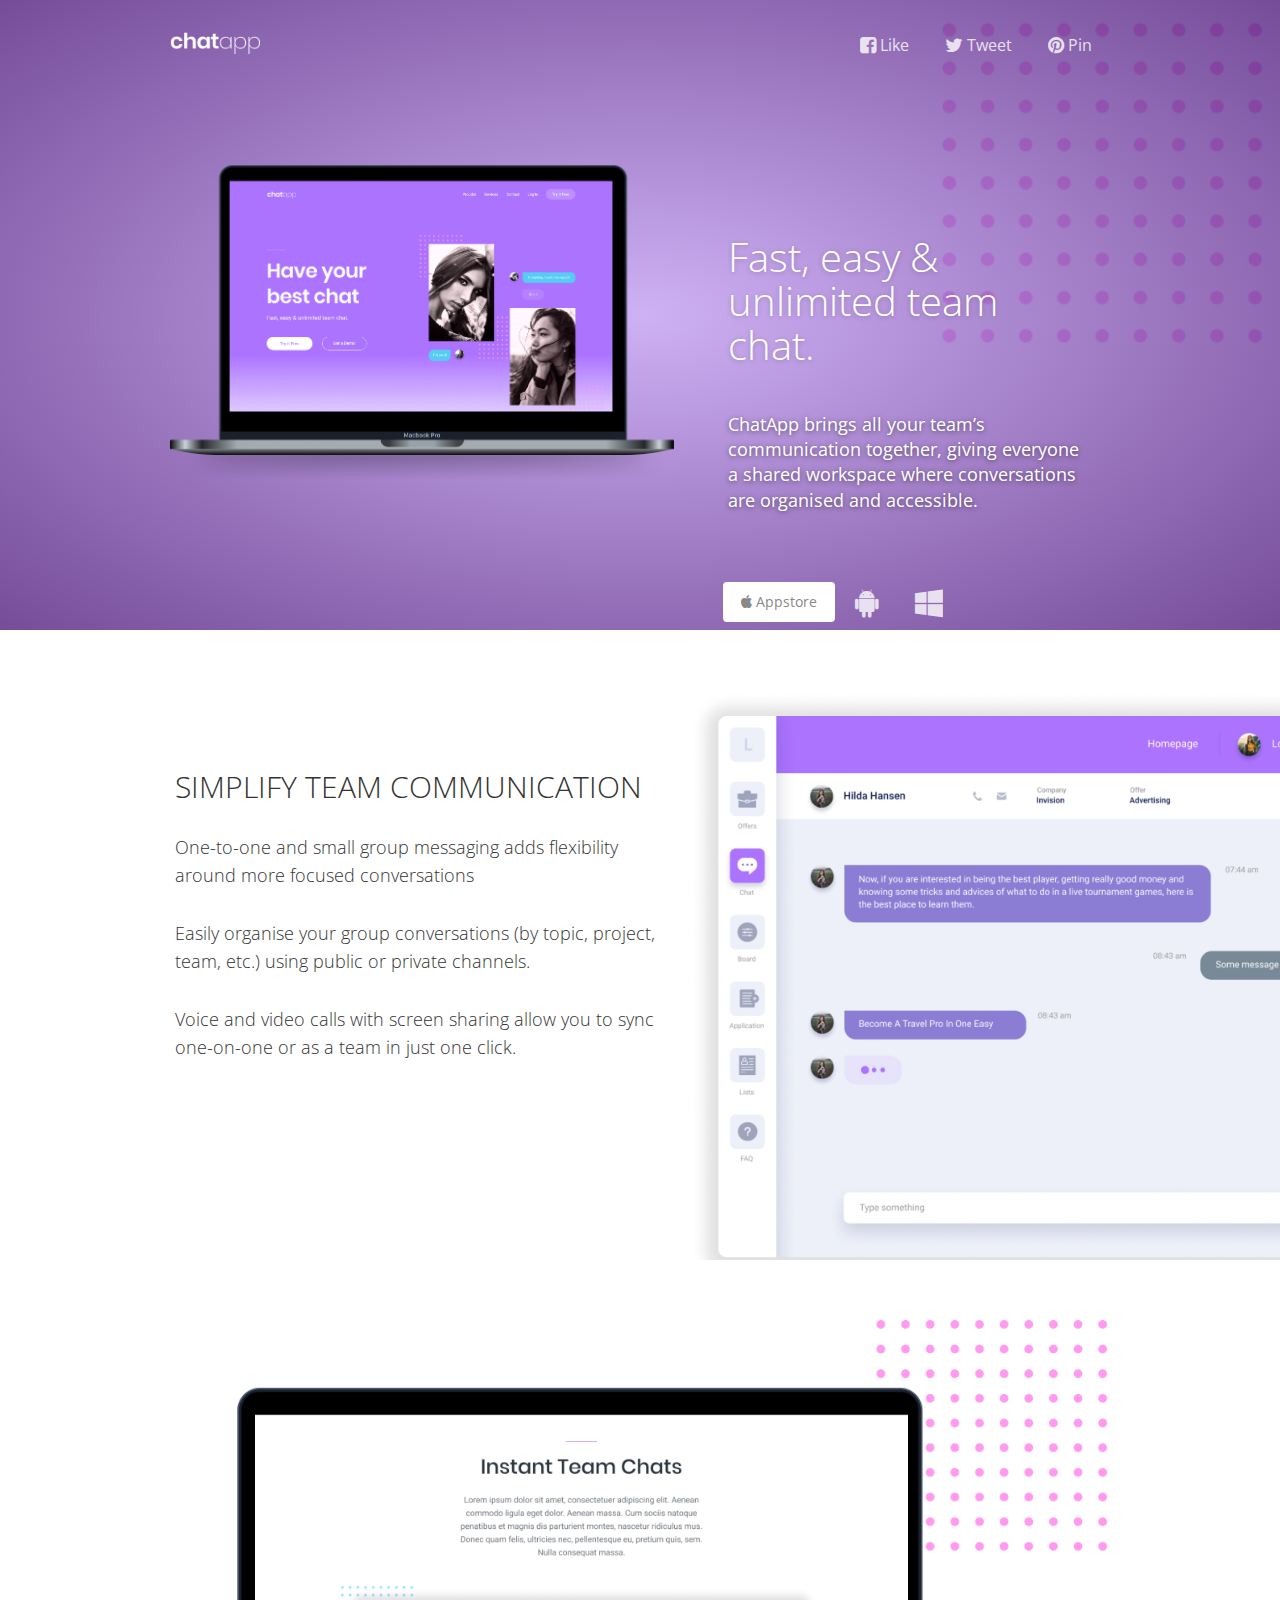
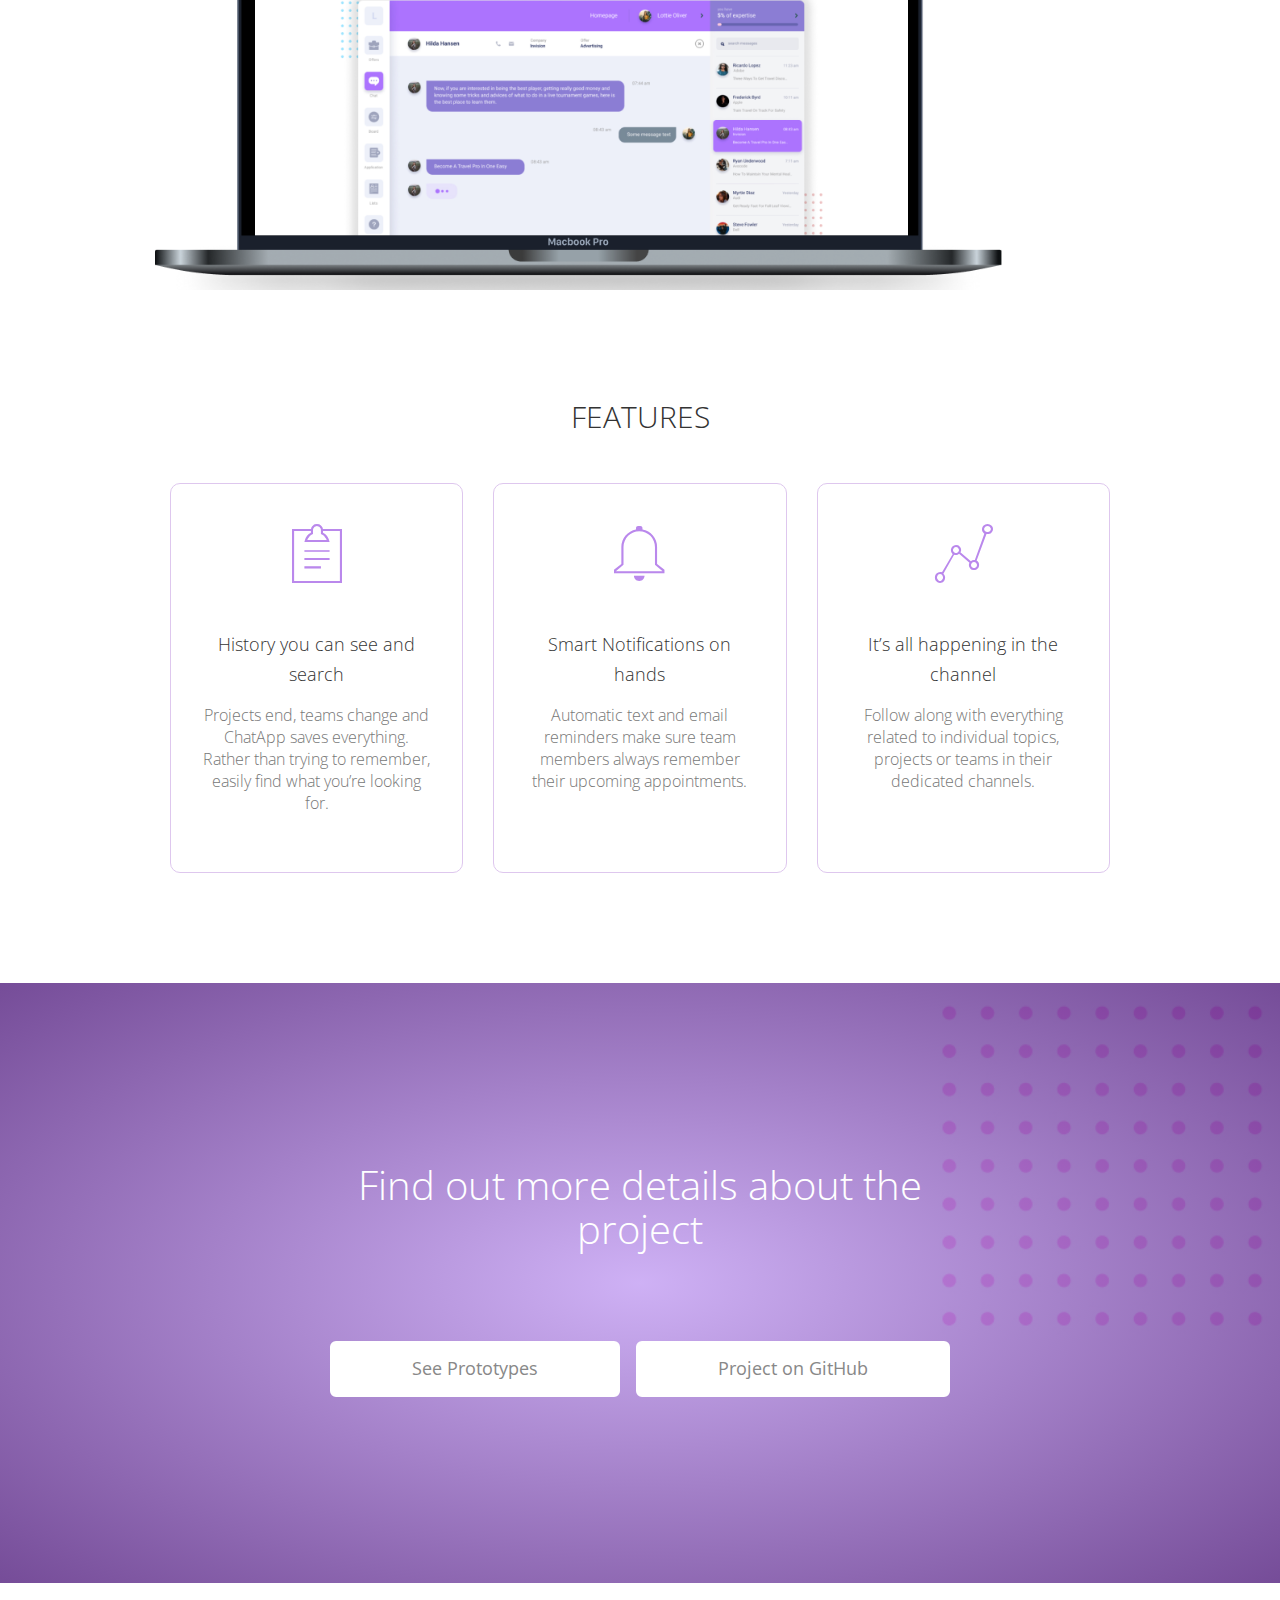
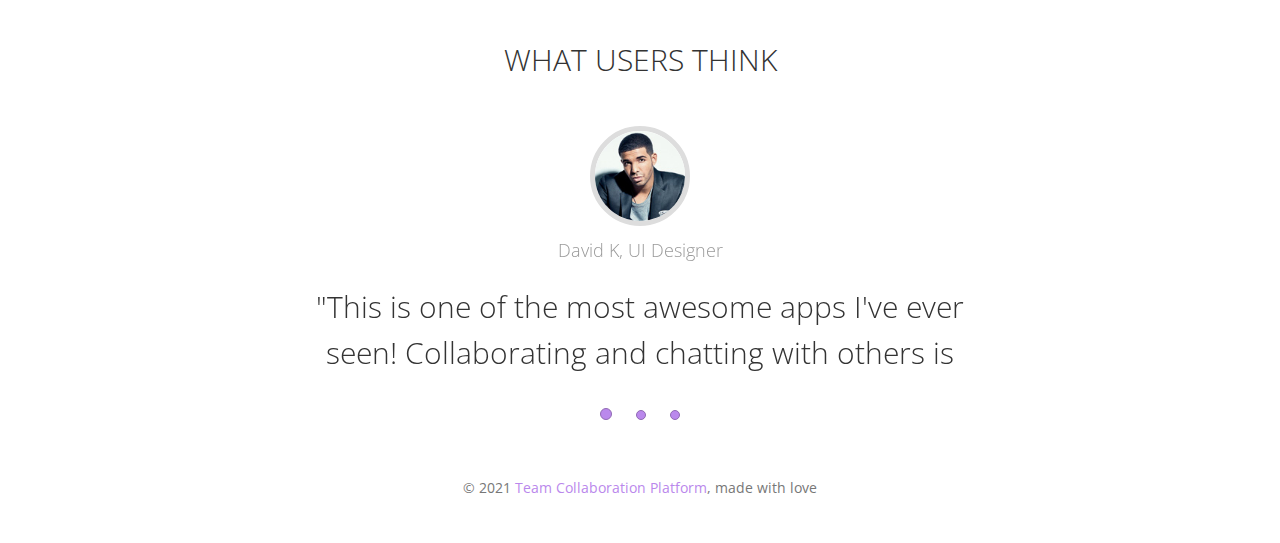
==== index.html @ e006af83 "Initial commit" ====
<!doctype html>
<html lang="en">
    <head>
        <meta charset="utf-8" />
        <link rel="icon" type="image/png" href="assets/img/favicon.png">
        <meta http-equiv="X-UA-Compatible" content="IE=edge,chrome=1" />
        <title>ChatApp</title>
        <meta content='width=device-width, initial-scale=1.0, maximum-scale=1.0, user-scalable=0' name='viewport' />
        <meta name="viewport" content="width=device-width" />

        <link href="assets/css/bootstrap.css" rel="stylesheet" />
        <link href="assets/css/landing-page.css" rel="stylesheet"/>

        <!--     Fonts and icons     -->
        <link href="https://maxcdn.bootstrapcdn.com/font-awesome/4.6.3/css/font-awesome.min.css" rel="stylesheet">
        <link href='http://fonts.googleapis.com/css?family=Open+Sans:300italic,400,300' rel='stylesheet' type='text/css'>
        <link href="assets/css/pe-icon-7-stroke.css" rel="stylesheet" />

    </head>
    <body class="landing-page landing-page1">
        <nav class="navbar navbar-transparent navbar-top" role="navigation">
            <div class="container">
                <!-- Brand and toggle get grouped for better mobile display -->
                <div class="navbar-header">
                    <button id="menu-toggle" type="button" class="navbar-toggle" data-toggle="collapse" data-target="#example">
                    <span class="sr-only">Toggle navigation</span>
                    <span class="icon-bar bar1"></span>
                    <span class="icon-bar bar2"></span>
                    <span class="icon-bar bar3"></span>
                    </button>
                    <a href="#">
                        <div class="logo-container">
                            <div class="logo">
                                <img src="assets/img/logo_chatapp.png" alt="Logo">
                            </div>

                        </div>
                    </a>
                </div>
                <!-- Collect the nav links, forms, and other content for toggling -->
                <div class="collapse navbar-collapse" id="example" >
                    <ul class="nav navbar-nav navbar-right">
                        <li>
                            <a href="#">
                            <i class="fa fa-facebook-square"></i>
                            Like
                            </a>
                        </li>
                        <li>
                            <a href="#">
                            <i class="fa fa-twitter"></i>
                            Tweet
                            </a>
                        </li>
                        <li>
                            <a href="#">
                            <i class="fa fa-pinterest"></i>
                            Pin
                            </a>
                        </li>
                    </ul>
                </div>
                <!-- /.navbar-collapse -->
            </div>
        </nav>
        <div class="wrapper">
            <div class="parallax filter-gradient blue" data-color="blue">
                <div class="parallax-background">
                    <img class="parallax-background-image" src="assets/img/template/bg.jpg">
                </div>
                <div class= "container">
                    <div class="row">
                        <div class="col-md-6 hidden-xs">
                            <div class="parallax-image">
                                <img class="phone" src="assets/img/template/chat_mac.png" style="margin-top: 20px"/>
                            </div>
                        </div>
                        <div class="col-md-5 ml">
                            <div class="description">
                                <h2>Fast, easy & unlimited team chat.</h2>
                                <br>
                                <h5>ChatApp brings all your team’s communication together, giving everyone a shared workspace where conversations are organised and accessible. 
                                </h5>
                            </div>
                            <div class="buttons">
                                <button class="btn btn-fill btn-neutral">
                                <i class="fa fa-apple"></i> Appstore
                                </button>
                                <button class="btn btn-simple btn-neutral">
                                <i class="fa fa-android"></i>
                                </button>
                                <button class="btn btn-simple btn-neutral">
                                <i class="fa fa-windows"></i>
                                </button>
                            </div>
                        </div>
                    </div>
                </div>
            </div>
            
            <div class="section section-presentation">
                <div class="container">
                    <div class="row">
                        <div class="col-md-6">
                            <div class="description">
                                <h4 class="header-text">Simplify team communication
                                </h4>
                                <p>One-to-one and small group messaging adds flexibility around more focused conversations</p>
                                <p>Easily organise your group conversations (by topic, project, team, etc.) using public or private channels.
                                <p>
                                <p>Voice and video calls with screen sharing allow you to sync one-on-one or as a team in just one click.</p>
                            </div>
                        </div>
                        <div class="col-md-5 hidden-xs">
                            <img src="assets/img/template/chatapp.png">
                        </div>
                    </div>
                </div>
            </div>

            <div class="section section-presentation">
                <div class="container">
                    <div class="row">
                        <div class="col-md-5 hidden-xs">
                            <img src="assets/img/template/chat2.png">
                        </div>
                    </div>
                </div>
            </div>
            
            <div class="section section-features">
                <div class="container">
                    <h4 class="header-text text-center">Features</h4>
                    <div class="row">
                        <div class="col-md-4">
                            <div class="card card-blue">
                                <div class="icon">
                                    <i class="pe-7s-note2"></i>
                                </div>
                                <div class="text">
                                    <h4>History you can see and search</h4>
                                    <p>Projects end, teams change and ChatApp saves everything. Rather than trying to remember, easily find what you’re looking for.</p>
                                </div>
                            </div>
                        </div>
                        <div class="col-md-4">
                            <div class="card card-blue">
                                <div class="icon">
                                    <i class="pe-7s-bell"></i>
                                </div>
                                <h4>Smart Notifications on hands</h4>
                                <p>Automatic text and email reminders make sure team members always remember their upcoming appointments.</p>
                            </div>
                        </div>
                        <div class="col-md-4">
                            <div class="card card-blue">
                                <div class="icon">
                                    <i class="pe-7s-graph1"></i>
                                </div>
                                <h4>It’s all happening in the channel</h4>
                                <p>Follow along with everything related to individual topics, projects or teams in their dedicated channels.</p>
                            </div>
                        </div>
                    </div>
                </div>
            </div>

            <div class="section section-no-padding">
                <div class="parallax filter-gradient blue" data-color="blue">
                    <div class="parallax-background">
                        <img class ="parallax-background-image" src="assets/img/template/bg.jpg">
                    </div>
                    <div class="info">
                        <h1>Find out more details about the project</h1>
                        <a href="prototypes.html" class="btn btn-neutral btn-lg btn-fill">See Prototypes</a>
                        <a href="prototypes.html" class="btn btn-neutral btn-lg btn-fill ml">Project on GitHub</a>
                    </div>
                </div>
            </div>

          

            <div class="section section-testimonial">
                <div class="container">
                    <h4 class="header-text text-center">What users think</h4>
                    <div id="carousel-example-generic" class="carousel fade" data-ride="carousel">
                        <!-- Wrapper for slides -->
                        <div class="carousel-inner" role="listbox">
                            <div class="item">
                                <div class="mask">
                                    <img src="assets/img/faces/face-4.jpg">
                                </div>
                                <div class="carousel-testimonial-caption">
                                    <p>Stiven K, Frontend developer</p>
                                    <h3>"I absolutely love your app! It's truly amazing, intuitive, and looks awesome!"</h3>
                                </div>
                            </div>
                            <div class="item active">
                                <div class="mask">
                                    <img src="assets/img/faces/face-3.jpg">
                                </div>
                                <div class="carousel-testimonial-caption">
                                    <p>David K, UI Designer</p>
                                    <h3>"This is one of the most awesome apps I've ever seen! Collaborating and chatting with others is esier than ever!"</h3>
                                </div>
                            </div>
                            <div class="item">
                                <div class="mask">
                                    <img src="assets/img/faces/face-2.jpg">
                                </div>
                                <div class="carousel-testimonial-caption">
                                    <p>Paul M, PR Manager</p>
                                    <h3>"Loving this! Just picked it up the other day. Thank you for the work you put into this."</h3>
                                </div>
                            </div>
                        </div>
                        <ol class="carousel-indicators carousel-indicators-blue">
                            <li data-target="#carousel-example-generic" data-slide-to="0" class="active"></li>
                            <li data-target="#carousel-example-generic" data-slide-to="1"></li>
                            <li data-target="#carousel-example-generic" data-slide-to="2"></li>
                        </ol>
                    </div>

                    

                </div>
            </div>
            
            <footer class="footer">
                <div class="container">
                    
                   
                    <div class="copyright">
                        &copy; 2021 <a href="#">Team Collaboration Platform</a>, made with love
                    </div>
                </div>
            </footer>
        </div>

    </body>
    <script src="assets/js/jquery-1.10.2.js" type="text/javascript"></script>
    <script src="assets/js/jquery-ui-1.10.4.custom.min.js" type="text/javascript"></script>
    <script src="assets/js/bootstrap.js" type="text/javascript"></script>
    <script src="assets/js/awesome-landing-page.js" type="text/javascript"></script>
</html>
---- assets/css/landing-page.css ----
/*!

 =========================================================
 * Awesome Landing Page - v1.2.2
 =========================================================
 
 * Product Page: https://www.creative-tim.com/product/awesome-landing-page
 * Copyright 2017 Creative Tim (http://www.creative-tim.com)
 * Licensed under MIT (https://github.com/creativetimofficial/awesome-landing-page/blob/master/LICENSE.md)
 
 =========================================================
 
 * The above copyright notice and this permission notice shall be included in all copies or substantial portions of the Software.
 */

/*           Font Smoothing      */
h1, .h1, h2, .h2, h3, .h3, h4, .h4, h5, .h5, h6, .h6, p, .navbar, .brand, .btn-simple, a, .td-name, td {
  -moz-osx-font-smoothing: grayscale;
  -webkit-font-smoothing: antialiased;
  font-family: "Helvetica Neue","Open Sans",Arial,sans-serif;
}

h1, .h1, h2, .h2, h3, .h3, h4, .h4 {
  font-weight: 400;
  margin: 30px 0 15px;
}

h1, .h1 {
  font-size: 52px;
}

h2, .h2 {
  font-size: 36px;
}

h3, .h3 {
  font-size: 28px;
  margin: 20px 0 10px;
}

h4, .h4 {
  font-size: 22px;
  line-height: 30px;
}

h5, .h5 {
  font-size: 18px;
  margin-bottom: 15px;
}

h6, .h6 {
  font-size: 14px;
  font-weight: 600;
  text-transform: uppercase;
}

p {
  font-size: 16px;
  line-height: 1.5;
}

/*     General overwrite     */
body {
  font-family: "Helvetica Neue","Open Sans",Arial,sans-serif;
}

a {
  color: #2ca8ff;
}
a:hover, a:focus {
  color: #109cff;
  text-decoration: none;
}

a:focus, a:active {
  outline: 0;
}

.navbar {
  -webkit-transition: all 300ms linear;
  -moz-transition: all 300ms linear;
  -o-transition: all 300ms linear;
  -ms-transition: all 300ms linear;
  transition: all 300ms linear;
}

.btn-hover, i {
  -webkit-transition: all 150ms linear;
  -moz-transition: all 150ms linear;
  -o-transition: all 150ms linear;
  -ms-transition: all 150ms linear;
  transition: all 150ms linear;
}

.fa {
  width: 18px;
  text-align: center;
}

.btn {
  border-width: 2px;
  background-color: transparent;
  font-weight: 400;
  opacity: 0.8;
  filter: alpha(opacity=80);
  padding: 8px 16px;
  border-color: #888888;
  color: #888888;
}
.btn:hover, .btn:focus, .btn:active, .btn.active, .open > .btn.dropdown-toggle {
  background-color: transparent;
  color: #777777;
  border-color: #777777;
}
.btn:disabled, .btn[disabled], .btn.disabled {
  background-color: transparent;
  border-color: #888888;
}
.btn.btn-fill {
  color: white;
  background-color: #888888;
  opacity: 1;
  filter: alpha(opacity=100);
}
.btn.btn-fill:hover, .btn.btn-fill:focus, .btn.btn-fill:active, .btn.btn-fill.active, .open > .btn.btn-fill.dropdown-toggle {
  background-color: #777777;
  color: white;
}
.btn.btn-fill .caret {
  border-top-color: white;
}
.btn .caret {
  border-top-color: #888888;
}
.btn:hover, .btn:focus {
  opacity: 1;
  filter: alpha(opacity=100);
  outline: 0 !important;
}
.btn:active, .btn.active, .open > .btn.dropdown-toggle {
  -webkit-box-shadow: none;
  box-shadow: none;
  outline: 0 !important;
}
.btn.btn-icon {
  padding: 8px;
}

.btn-primary {
  border-color: #3472f7;
  color: #3472f7;
}
.btn-primary:hover, .btn-primary:focus, .btn-primary:active, .btn-primary.active, .open > .btn-primary.dropdown-toggle {
  background-color: transparent;
  color: #1d62f0;
  border-color: #1d62f0;
}
.btn-primary:disabled, .btn-primary[disabled], .btn-primary.disabled {
  background-color: transparent;
  border-color: #3472f7;
}
.btn-primary.btn-fill {
  color: white;
  background-color: #3472f7;
  opacity: 1;
  filter: alpha(opacity=100);
}
.btn-primary.btn-fill:hover, .btn-primary.btn-fill:focus, .btn-primary.btn-fill:active, .btn-primary.btn-fill.active, .open > .btn-primary.btn-fill.dropdown-toggle {
  background-color: #1d62f0;
  color: white;
}
.btn-primary.btn-fill .caret {
  border-top-color: white;
}
.btn-primary .caret {
  border-top-color: #3472f7;
}

.btn-success {
  border-color: #3ABE41;
  color: #3ABE41;
}
.btn-success:hover, .btn-success:focus, .btn-success:active, .btn-success.active, .open > .btn-success.dropdown-toggle {
  background-color: transparent;
  color: #3ABE41;
  border-color: #34aa3a;
}
.btn-success:disabled, .btn-success[disabled], .btn-success.disabled {
  background-color: transparent;
  border-color: #3ABE41;
}
.btn-success.btn-fill {
  color: white;
  background-color: #3ABE41;
  opacity: 1;
  filter: alpha(opacity=100);
}
.btn-success.btn-fill:hover, .btn-success.btn-fill:focus, .btn-success.btn-fill:active, .btn-success.btn-fill.active, .open > .btn-success.btn-fill.dropdown-toggle {
  background-color: #34aa3a;
  color: white;
}
.btn-success.btn-fill .caret {
  border-top-color: white;
}
.btn-success .caret {
  border-top-color: #3ABE41;
}

.btn-info {
  border-color: #2ca8ff;
  color: #2ca8ff;
}
.btn-info:hover, .btn-info:focus, .btn-info:active, .btn-info.active, .open > .btn-info.dropdown-toggle {
  background-color: transparent;
  color: #109cff;
  border-color: #109cff;
}
.btn-info:disabled, .btn-info[disabled], .btn-info.disabled {
  background-color: transparent;
  border-color: #2ca8ff;
}
.btn-info.btn-fill {
  color: white;
  background-color: #2ca8ff;
  opacity: 1;
  filter: alpha(opacity=100);
}
.btn-info.btn-fill:hover, .btn-info.btn-fill:focus, .btn-info.btn-fill:active, .btn-info.btn-fill.active, .open > .btn-info.btn-fill.dropdown-toggle {
  background-color: #109cff;
  color: white;
}
.btn-info.btn-fill .caret {
  border-top-color: white;
}
.btn-info .caret {
  border-top-color: #2ca8ff;
}

.btn-warning {
  border-color: #FFA17F;
  color: #FFA17F;
}
.btn-warning:hover, .btn-warning:focus, .btn-warning:active, .btn-warning.active, .open > .btn-warning.dropdown-toggle {
  background-color: transparent;
  color: #ff967f;
  border-color: #ff967f;
}
.btn-warning:disabled, .btn-warning[disabled], .btn-warning.disabled {
  background-color: transparent;
  border-color: #ff9500;
}
.btn-warning.btn-fill {
  color: white;
  background-color: #FFA17F;
  opacity: 1;
  filter: alpha(opacity=100);
}
.btn-warning.btn-fill:hover, .btn-warning.btn-fill:focus, .btn-warning.btn-fill:active, .btn-warning.btn-fill.active, .open > .btn-warning.btn-fill.dropdown-toggle {
  background-color: #ff967f;
  color: white;
}
.btn-warning.btn-fill .caret {
  border-top-color: white;
}
.btn-warning .caret {
  border-top-color: #ff9500;
}

.btn-danger {
  border-color: #E01724;
  color: #E01724;
}
.btn-danger:hover, .btn-danger:focus, .btn-danger:active, .btn-danger.active, .open > .btn-danger.dropdown-toggle {
  background-color: transparent;
  color: #C91420;
  border-color: #C91420;
}
.btn-danger:disabled, .btn-danger[disabled], .btn-danger.disabled {
  background-color: transparent;
  border-color: #E01724;
}
.btn-danger.btn-fill {
  color: white;
  background-color: #E01724;
  opacity: 1;
  filter: alpha(opacity=100);
}
.btn-danger.btn-fill:hover, .btn-danger.btn-fill:focus, .btn-danger.btn-fill:active, .btn-danger.btn-fill.active, .open > .btn-danger.btn-fill.dropdown-toggle {
  background-color: #C91420;
  color: white;
}
.btn-danger.btn-fill .caret {
  border-top-color: white;
}
.btn-danger .caret {
  border-top-color: #E01724;
}

.btn-neutral {
  border-color: white;
  color: white;
}
.btn-neutral:hover, .btn-neutral:focus, .btn-neutral:active, .btn-neutral.active, .open > .btn-neutral.dropdown-toggle {
  background-color: transparent;
  color: white;
  border-color: white;
}
.btn-neutral:disabled, .btn-neutral[disabled], .btn-neutral.disabled {
  background-color: transparent;
  border-color: white;
}
.btn-neutral.btn-fill {
  color: white;
  background-color: white;
  opacity: 1;
  filter: alpha(opacity=100);
}
.btn-neutral.btn-fill:hover, .btn-neutral.btn-fill:focus, .btn-neutral.btn-fill:active, .btn-neutral.btn-fill.active, .open > .btn-neutral.btn-fill.dropdown-toggle {
  background-color: white;
  color: white;
}
.btn-neutral.btn-fill .caret {
  border-top-color: white;
}
.btn-neutral .caret {
  border-top-color: white;
}
.btn-neutral:active, .btn-neutral.active, .open > .btn-neutral.dropdown-toggle {
  background-color: white;
  color: #888888;
}
.btn-neutral.btn-fill, .btn-neutral.btn-fill:hover, .btn-neutral.btn-fill:focus {
  color: #888888;
}
.btn-neutral.btn-simple:active, .btn-neutral.btn-simple.active {
  background-color: transparent;
}

.btn:disabled, .btn[disabled], .btn.disabled {
  opacity: 0.5;
  filter: alpha(opacity=50);
}

.btn-round {
  border-width: 1px;
  border-radius: 30px !important;
  padding: 9px 18px;
}
.btn-round.btn-icon {
  padding: 9px;
}

.btn-simple {
  border: 0;
  font-size: 16px;
  padding: 8px 16px;
}
.btn-simple.btn-icon {
  padding: 8px;
}

.btn-lg {
  font-size: 18px;
  border-radius: 6px;
  padding: 14px 30px;
  font-weight: 400;
}
.btn-lg.btn-round {
  padding: 15px 30px;
}
.btn-lg.btn-simple {
  padding: 16px 30px;
}

.btn-sm {
  font-size: 12px;
  border-radius: 3px;
  padding: 5px 10px;
}
.btn-sm.btn-round {
  padding: 6px 10px;
}
.btn-sm.btn-simple {
  padding: 7px 10px;
}

.btn-xs {
  font-size: 12px;
  border-radius: 3px;
  padding: 1px 5px;
}
.btn-xs.btn-round {
  padding: 2px 5px;
}
.btn-xs.btn-simple {
  padding: 3px 5px;
}

.btn-wd {
  min-width: 140px;
}

.btn-group.select {
  width: 100%;
}

.btn-group.select .btn {
  text-align: left;
}

.btn-group.select .caret {
  position: absolute;
  top: 50%;
  margin-top: -1px;
  right: 8px;
}

.section {
  padding: 30px 0;
  position: relative;
  background-color: #FFFFFF;
}

.section-gray {
  background-color: #EEEEEE;
}

.section-white {
  background-color: #FFFFFF;
}

.navbar {
  border: 0;
  font-size: 16px;
}
.navbar .navbar-brand {
  font-weight: 600;
  margin: 5px 0px;
  padding: 20px 15px;
  font-size: 20px;
}
.navbar .navbar-nav > li > a {
  padding: 10px 15px;
  margin: 15px 3px;
}
.navbar .navbar-nav > li > a.btn {
  margin: 15px 3px;
  padding: 8px 16px;
}
.navbar .navbar-nav > li > a.btn-round {
  margin: 16px 3px;
}
.navbar .navbar-nav > li > a [class^="fa"] {
  font-size: 19px;
  position: relative;
  top: 1px;
}
.navbar .btn {
  margin: 15px 3px;
  font-size: 14px;
}
.navbar .btn-simple {
  font-size: 16px;
}

.navbar-transparent .navbar-brand, [class*="navbar-ct"] .navbar-brand {
  color: white;
  opacity: 0.9;
  filter: alpha(opacity=90);
}
.navbar-transparent .navbar-brand:focus, .navbar-transparent .navbar-brand:hover, [class*="navbar-ct"] .navbar-brand:focus, [class*="navbar-ct"] .navbar-brand:hover {
  background-color: transparent;
  opacity: 1;
  filter: alpha(opacity=100);
}
.navbar-transparent .navbar-nav > li > a, [class*="navbar-ct"] .navbar-nav > li > a {
  color: white;
  border-color: white;
  opacity: 0.8;
  filter: alpha(opacity=80);
}
.navbar-transparent .navbar-nav > .active > a,
.navbar-transparent .navbar-nav > .active > a:hover,
.navbar-transparent .navbar-nav > .active > a:focus,
.navbar-transparent .navbar-nav > li > a:hover,
.navbar-transparent .navbar-nav > li > a:focus, [class*="navbar-ct"] .navbar-nav > .active > a,
[class*="navbar-ct"] .navbar-nav > .active > a:hover,
[class*="navbar-ct"] .navbar-nav > .active > a:focus,
[class*="navbar-ct"] .navbar-nav > li > a:hover,
[class*="navbar-ct"] .navbar-nav > li > a:focus {
  background-color: transparent;
  border-radius: 3px;
  color: white;
  opacity: 1;
  filter: alpha(opacity=100);
}
.navbar-transparent .navbar-nav > .dropdown > a .caret,
.navbar-transparent .navbar-nav > .dropdown > a:hover .caret,
.navbar-transparent .navbar-nav > .dropdown > a:focus .caret, [class*="navbar-ct"] .navbar-nav > .dropdown > a .caret,
[class*="navbar-ct"] .navbar-nav > .dropdown > a:hover .caret,
[class*="navbar-ct"] .navbar-nav > .dropdown > a:focus .caret {
  border-bottom-color: white;
  border-top-color: white;
}
.navbar-transparent .navbar-nav > .open > a,
.navbar-transparent .navbar-nav > .open > a:hover,
.navbar-transparent .navbar-nav > .open > a:focus, [class*="navbar-ct"] .navbar-nav > .open > a,
[class*="navbar-ct"] .navbar-nav > .open > a:hover,
[class*="navbar-ct"] .navbar-nav > .open > a:focus {
  background-color: transparent;
  color: white;
  opacity: 1;
  filter: alpha(opacity=100);
}
.navbar-transparent .btn-default, [class*="navbar-ct"] .btn-default {
  color: white;
  border-color: white;
}
.navbar-transparent .btn-default.btn-fill, [class*="navbar-ct"] .btn-default.btn-fill {
  color: #9a9a9a;
  background-color: white;
  opacity: 0.9;
  filter: alpha(opacity=90);
}
.navbar-transparent .btn-default.btn-fill:hover,
.navbar-transparent .btn-default.btn-fill:focus,
.navbar-transparent .btn-default.btn-fill:active,
.navbar-transparent .btn-default.btn-fill.active,
.navbar-transparent .open .dropdown-toggle.btn-fill.btn-default, [class*="navbar-ct"] .btn-default.btn-fill:hover,
[class*="navbar-ct"] .btn-default.btn-fill:focus,
[class*="navbar-ct"] .btn-default.btn-fill:active,
[class*="navbar-ct"] .btn-default.btn-fill.active,
[class*="navbar-ct"] .open .dropdown-toggle.btn-fill.btn-default {
  border-color: white;
  opacity: 1;
  filter: alpha(opacity=100);
}

.navbar-transparent .dropdown-menu .divider {
  background-color: rgba(255, 255, 255, 0.2);
}

.footer {
  background-color: white;
  line-height: 20px;
}
.footer nav > ul {
  list-style: none;
  margin: 0;
  padding: 0;
  font-weight: normal;
}
.footer nav > ul a:not(.btn) {
  color: #9a9a9a;
  display: block;
  margin-bottom: 3px;
}
.footer nav > ul a:not(.btn):hover, .footer nav > ul a:not(.btn):focus {
  color: #777777;
}
.footer .social-area {
  padding: 15px 0;
}
.footer .social-area h5 {
  padding-bottom: 15px;
}
.footer .social-area > a:not(.btn) {
  color: #9a9a9a;
  display: inline-block;
  vertical-align: top;
  padding: 10px 5px;
  font-size: 20px;
  font-weight: normal;
  line-height: 20px;
  text-align: center;
}
.footer .social-area > a:not(.btn):hover, .footer .social-area > a:not(.btn):focus {
  color: #777777;
}
.footer .copyright {
  color: #777777;
  padding: 10px 15px;
  margin: 15px 3px;
  line-height: 20px;
  text-align: center;
}
.footer hr {
  border-color: #dddddd;
}
.footer .title {
  color: #777777;
}

.footer:not(.footer-big) nav > ul {
  font-size: 16px;
}
.footer:not(.footer-big) nav > ul li {
  margin-left: 20px;
  float: left;
}
.footer:not(.footer-big) nav > ul a {
  padding: 10px 0px;
  margin: 15px 10px 15px 0px;
}

.footer-default {
  background-color: whitesmoke;
}

.btn-social {
  opacity: 0.85;
  padding: 8px 9px;
}
.btn-social .fa {
  font-size: 18px;
  vertical-align: middle;
  display: inline-block;
}
.btn-social.btn-simple {
  padding: 9px 5px;
  font-size: 16px;
}
.btn-social.btn-simple .fa {
  font-size: 20px;
  position: relative;
  top: -2px;
  width: 24px;
}

.btn-facebook {
  border-color: #3b5998;
  color: #3b5998;
}
.btn-facebook:hover, .btn-facebook:focus, .btn-facebook:active, .btn-facebook.active, .open > .btn-facebook.dropdown-toggle {
  background-color: transparent;
  color: #3b5998;
  border-color: #3b5998;
  opacity: 1;
}
.btn-facebook:disabled, .btn-facebook[disabled], .btn-facebook.disabled {
  background-color: transparent;
  border-color: #3b5998;
}
.btn-facebook.btn-fill {
  color: white;
  background-color: #3b5998;
  opacity: 0.9;
}
.btn-facebook.btn-fill:hover, .btn-facebook.btn-fill:focus, .btn-facebook.btn-fill:active, .btn-facebook.btn-fill.active, .open > .btn-facebook.btn-fill.dropdown-toggle {
  background-color: #3b5998;
  color: white;
  opacity: 1;
}

.btn-twitter {
  border-color: #55acee;
  color: #55acee;
}
.btn-twitter:hover, .btn-twitter:focus, .btn-twitter:active, .btn-twitter.active, .open > .btn-twitter.dropdown-toggle {
  background-color: transparent;
  color: #55acee;
  border-color: #55acee;
  opacity: 1;
}
.btn-twitter:disabled, .btn-twitter[disabled], .btn-twitter.disabled {
  background-color: transparent;
  border-color: #55acee;
}
.btn-twitter.btn-fill {
  color: white;
  background-color: #55acee;
  opacity: 0.9;
}
.btn-twitter.btn-fill:hover, .btn-twitter.btn-fill:focus, .btn-twitter.btn-fill:active, .btn-twitter.btn-fill.active, .open > .btn-twitter.btn-fill.dropdown-toggle {
  background-color: #55acee;
  color: white;
  opacity: 1;
}

.btn-pinterest {
  border-color: #cc2127;
  color: #cc2127;
}
.btn-pinterest:hover, .btn-pinterest:focus, .btn-pinterest:active, .btn-pinterest.active, .open > .btn-pinterest.dropdown-toggle {
  background-color: transparent;
  color: #cc2127;
  border-color: #cc2127;
  opacity: 1;
}
.btn-pinterest:disabled, .btn-pinterest[disabled], .btn-pinterest.disabled {
  background-color: transparent;
  border-color: #cc2127;
}
.btn-pinterest.btn-fill {
  color: white;
  background-color: #cc2127;
  opacity: 0.9;
}
.btn-pinterest.btn-fill:hover, .btn-pinterest.btn-fill:focus, .btn-pinterest.btn-fill:active, .btn-pinterest.btn-fill.active, .open > .btn-pinterest.btn-fill.dropdown-toggle {
  background-color: #cc2127;
  color: white;
  opacity: 1;
}
.border-top{
  border-top: 1px solid #e2e2e2;
}

.parallax .parallax-image  {
  width: 100%;
  position: relative;
  height: 100%;
 
}

.parallax .parallax-image.second-image{
  position: absolute;
  right: -200px;
  top: 0;
}

.landing-page ol{
  font-weight: 300;
}

.landing-page .section p{
  margin-top: 30px;
  line-height: 28px;
  font-size: 18px;
  font-weight: 200;
}
.landing-page .section-description h5 {
  margin-top: 40px;
}
.landing-page .img-container {
  border-radius: 10px;
  overflow: hidden;
}
.landing-page .img-container img {
  width: 100%;
}
.landing-page .section-testimonials .carousel-control {
  left: -70px;
}
.landing-page .section-testimonials .carousel-control .fa {
  top: 40%;
}
.landing-page .section-testimonials .carousel-control.right {
  right: -40px;
  left: auto;
}
.landing-page .section-clients {
  padding: 50px 0;
}
.landing-page .section-clients .info .icon {
  background: transparent;
}
.landing-page .section-clients .icon i {
  color: #AAAAAA;
}
.landing-page .section-clients h3 {
  margin-top: 10px;
}
.landing-page .social-line {
  border-bottom: 1px solid #dddddd;
}
.landing-page .carousel-indicators {
  bottom: -50px;
}
.landing-page .carousel-indicators li {
  margin: 1px 10px;
  border-color: #888888;
}
.landing-page .carousel-indicators .active{
  background-color: #888888;
}
.landing-page .carousel-indicators.carousel-indicators-blue li {
  border-color: #00bbff;
}
.landing-page .carousel-indicators.carousel-indicators-blue .active {
  background-color: #00bbff;
}
.landing-page .carousel-indicators.carousel-indicators-green li {
  border-color: #3ABE41;
}
.landing-page .carousel-indicators.carousel-indicators-green .active {
  background-color: #3ABE41;
}
.landing-page .carousel-indicators.carousel-indicators-orange li {
  border-color: #FFA17F;
}
.landing-page .carousel-indicators.carousel-indicators-orange .active {
  background-color: #FFA17F;
}
.landing-page .carousel-indicators.carousel-indicators-red li {
  border-color: #E01724;
}
.landing-page .carousel-indicators.carousel-indicators-red .active {
  background-color: #E01724;
}
.landing-page .carousel-inner > .item > img,
.landing-page .carousel-inner > .item > a > img {
  display: block;
  margin: 0 auto;
  height: auto;
  border-radius: 10px;
  width: 100%;
}
.landing-page .carousel.fade {
  opacity: 1;
}
.landing-page .carousel.fade .item {
  -moz-transition: opacity ease-in-out .7s;
  -o-transition: opacity ease-in-out .7s;
  -webkit-transition: opacity ease-in-out .7s;
  transition: opacity ease-in-out .7s;
  left: 0 !important;
  opacity: 0;
  top: 0;
  position: absolute;
  width: 100%;
  display: block !important;
  z-index: 1;
}
.landing-page .carousel.fade .item:first-child {
  top: auto;
  position: relative;
}
.landing-page .carousel.fade .item.active {
  opacity: 1;
  -moz-transition: opacity ease-in-out .7s;
  -o-transition: opacity ease-in-out .7s;
  -webkit-transition: opacity ease-in-out .7s;
  transition: opacity ease-in-out .7s;
  z-index: 2;
}


.logo-container .logo{
    overflow: hidden;
    max-width: 90px; 
    float: left;
    padding-top:10px;
}

.logo-container .brand{
    font-size: 18px;
    color: #FFFFFF;
    line-height: 20px;
    float: left;
    margin-left: 10px;
    margin-top: 5px;
    width: 50px;
    height: 50px;
}
.logo-container{
    margin-top: 10px;
}
.logo-container .logo img{
    width: 100%;
}

.landing-page1 .container{
  max-width: 970px;
} 

.landing-page2 .container{
  max-width: 1170px;
}

 .header-text{
      text-transform: uppercase;
      font-weight: 200;
      color: #333;
      margin-bottom: 20px;
      font-size: 30px;
      position: relative;
      line-height: 24px;
}

.landing-page .navbar-top {
  position: absolute;
  top: 0;
  right: 0;
  left: 0;
  z-index: 1030;
}

.landing-page .parallax {
  width: 100%;
  height: 630px;
  overflow: hidden;
  display: block;
  background-size: 100%;
}

.landing-page .parallax .container{
  z-index: 2;
  position: absolute;
  top: 0;
  margin-left: auto;
  margin-right: auto;
  left: 0;
  right: 0;
}

.filter-gradient{
  position: relative;
}
.filter-gradient:after{
    background-size: 2000px;
    position: absolute;
    left: 0;
    top: 0;
    width: 100%;
    height: 100%;
    display: block;
    z-index: 1;
    content: "";
    opacity: .7;
}
.filter-gradient.gray:after{
/* IE9 SVG, needs conditional override of 'filter' to 'none' */
background: url([data-uri]);
background: -moz-linear-gradient(top,  rgba(35,37,38,1) 0%, rgba(65,67,69,0.87) 100%); /* FF3.6+ */
background: -webkit-gradient(linear, left top, left bottom, color-stop(0%,rgba(35,37,38,1)), color-stop(100%,rgba(65,67,69,0.87))); /* Chrome,Safari4+ */
background: -webkit-linear-gradient(top,  rgba(35,37,38,1) 0%,rgba(65,67,69,0.87) 100%); /* Chrome10+,Safari5.1+ */
background: -o-linear-gradient(top,  rgba(35,37,38,1) 0%,rgba(65,67,69,0.87) 100%); /* Opera 11.10+ */
background: -ms-linear-gradient(top,  rgba(35,37,38,1) 0%,rgba(65,67,69,0.87) 100%); /* IE10+ */
background: linear-gradient(to bottom,  rgba(35,37,38,1) 0%,rgba(65,67,69,0.87) 100%); /* W3C */
filter: progid:DXImageTransform.Microsoft.gradient( startColorstr='#232526', endColorstr='#de414345',GradientType=0 ); /* IE6-8 */

}
.filter-gradient.blue:after{
    background: rgba(190, 143, 244, 0.756) ; /* Old browsers */
    background: radial-gradient(center, ellipse cover,  #571e99 0%, rgba(189, 132, 255, 0.8)  0%, #440c6c 100%, #703daa 100%, #2c1848 100%, #6e48aa 100%, #6e48aa 100%); /* FF3.6+ */
    background: -webkit-gradient(radial, center center, 0px, center center, 100%, color-stop(0%,#681e99), color-stop(0%,rgba(128, 71, 193, 0.8) ), color-stop(100%,#3f0c6c), color-stop(100%,#9c3daa), color-stop(100%,#182848), color-stop(100%,#6e48aa), color-stop(100%,#6e48aa)); /* Chrome,Safari4+ */
    background: -webkit-radial-gradient(center, ellipse cover,  #701e99 0%,rgba(127, 54, 151, 0.8)  0%,#4f0c6c 100%,#9c3daa 100%,#321848 100%,#6e48aa 100%,#6e48aa 100%); /* Chrome10+,Safari5.1+ */
    background: -o-radial-gradient(center, ellipse cover,  #1e5799 0%,rgba(54, 151, 142, 0.8)  0%,#460c6c 100%,#983daa 100%,#3c1848 100%,#6e48aa 100%,#6e48aa 100%); /* Opera 12+ */
    background: -ms-radial-gradient(center, ellipse cover,  #701e99 0%,rgba(94, 54, 151, 0.8)  0%,#3f0c6c 100%,#703daa 100%,#182848 100%,#6e48aa 100%,#6e48aa 100%); /* IE10+ */
    background: radial-gradient(ellipse at center,  #2489e1 0%,rgba(171, 138, 237, 0.8)  0%,#3c0c6c 100%,#d595e6 100%,#9e67ba 100%,#e5a6eb 100%,#563983 100%); /* W3C */
    filter: progid:DXImageTransform.Microsoft.gradient( startColorstr='rgba(54, 151, 142, 0.8) ', endColorstr='#6e48aa',GradientType=1 ); /* IE6-9 fallback on horizontal gradient */
}
.filter-gradient.green:after{
/* IE9 SVG, needs conditional override of 'filter' to 'none' */
background: url([data-uri]);
background: -moz-linear-gradient(45deg,  rgba(52,143,80,1) 0%, rgba(86, 211, 146, 0.75) 100%); /* FF3.6+ */
background: -webkit-gradient(linear, left bottom, right top, color-stop(0%,rgba(52,143,80,1)), color-stop(100%,rgba(86, 211, 146, 0.75))); /* Chrome,Safari4+ */
background: -webkit-linear-gradient(45deg,  rgba(52,143,80,1) 0%,rgba(86, 211, 146, 0.75) 100%); /* Chrome10+,Safari5.1+ */
background: -o-linear-gradient(45deg,  rgba(52,143,80,1) 0%,rgba(86, 211, 146, 0.75) 100%); /* Opera 11.10+ */
background: -ms-linear-gradient(45deg,  rgba(52,143,80,1) 0%,rgba(86, 211, 146, 0.75) 100%); /* IE10+ */
background: linear-gradient(45deg,  rgba(52,143,80,1) 0%,rgba(86, 211, 146, 0.75) 100%); /* W3C */
filter: progid:DXImageTransform.Microsoft.gradient( startColorstr='#348f50', endColorstr='#de56b4d3',GradientType=1 ); /* IE6-8 fallback on horizontal gradient */

}
.filter-gradient.orange:after{
/* IE9 SVG, needs conditional override of 'filter' to 'none' */
background: url([data-uri]);
background: -moz-linear-gradient(top,  rgba(255,161,127,1) 0%, rgba(0,34,62,0.87) 100%); /* FF3.6+ */
background: -webkit-gradient(linear, left top, left bottom, color-stop(0%,rgba(255,161,127,1)), color-stop(100%,rgba(0,34,62,0.87))); /* Chrome,Safari4+ */
background: -webkit-linear-gradient(top,  rgba(255,161,127,1) 0%,rgba(0,34,62,0.87) 100%); /* Chrome10+,Safari5.1+ */
background: -o-linear-gradient(top,  rgba(255,161,127,1) 0%,rgba(0,34,62,0.87) 100%); /* Opera 11.10+ */
background: -ms-linear-gradient(top,  rgba(255,161,127,1) 0%,rgba(0,34,62,0.87) 100%); /* IE10+ */
background: linear-gradient(to bottom,  rgba(255,161,127,1) 0%,rgba(0,34,62,0.87) 100%); /* W3C */
filter: progid:DXImageTransform.Microsoft.gradient( startColorstr='#ffa17f', endColorstr='#de00223e',GradientType=0 ); /* IE6-8 */

}
.filter-gradient.red:after{
/* IE9 SVG, needs conditional override of 'filter' to 'none' */
background: url([data-uri]);
background: -moz-radial-gradient(center, ellipse cover,  rgba(224, 23, 36, 0.7)  1%, rgba(86,17,17,1) 100%); /* FF3.6+ */
background: -webkit-gradient(radial, center center, 0px, center center, 100%, color-stop(1%,rgba(224, 23, 36, 0.7) ), color-stop(100%,rgba(86,17,17,1))); /* Chrome,Safari4+ */
background: -webkit-radial-gradient(center, ellipse cover,  rgba(224, 23, 36, 0.7)  1%,rgba(86,17,17,1) 100%); /* Chrome10+,Safari5.1+ */
background: -o-radial-gradient(center, ellipse cover,  rgba(224, 23, 36, 0.7)  1%,rgba(86,17,17,1) 100%); /* Opera 12+ */
background: -ms-radial-gradient(center, ellipse cover,  rgba(224, 23, 36, 0.7)  1%,rgba(86,17,17,1) 100%); /* IE10+ */
background: radial-gradient(ellipse at center,  rgba(224, 23, 36, 0.7)  1%,rgba(86,17,17,1) 100%); /* W3C */
filter: progid:DXImageTransform.Microsoft.gradient( startColorstr='#de8e0009', endColorstr='#561111',GradientType=1 ); /* IE6-8 fallback on horizontal gradient */

}
.section-no-padding{
  padding-bottom: 0;
}

.landing-page .footer{
  padding: 20px 0;
}
.landing-page .parallax .parallax-background{
  position: relative;
  z-index: 1;
  width: 100%;
  height: 100%;
}
.landing-page .parallax .parallax-background img{
  width: 100%;
  height: auto;
  position: relative;
}
.landing-page .parallax .parallax-image{
  width: 100%;
  margin: 0 auto;
  margin-top: 145px;
  float: right;
  text-align: center;
}

.landing-page .parallax .parallax-image img {
  height: auto;
  width: 100%;
}

.landing-page .parallax .parallax-image img.phone{
  width: 80%;
  float: right;
}

.landing-page .parallax .parallax-background img.flipped{
   -moz-transform: scaleX(-1);
        -o-transform: scaleX(-1);
        -webkit-transform: scaleX(-1);
        transform: scaleX(-1);
        filter: FlipH;
        -ms-filter: "FlipH";
}

.landing-page .parallax .parallax-image .screen {
  position: absolute;
  z-index: 3;
}

.landing-page .parallax .description{
  margin-top: 200px;
  color: white;
  padding: 5px;
}

.landing-page .section-presentation .description{
  padding: 50px 5px 0;
}

.landing-page .parallax .description h2{
  text-shadow: 0 1px 5px rgba(0,0,0,0.2);
  font-weight: 200;
  font-size: 40px;
}

.landing-page .parallax .description h5 {
  line-height: 1.4;
  font-weight: 400;
  text-shadow: 0 1px 5px rgba(0,0,0,0.5);
  font-size: 18px;
}

.landing-page .parallax .buttons{
  width: 100%;
  display: inline-block;
  margin-top: 40px;
  }

  .landing-page .parallax .buttons h4{
    color: white;
    display: inline-block;
  }

  .landing-page .parallax .buttons h4 ~ .btn{
    margin-top: -10px;
    margin-left: 20px;
  }

  .landing-page .parallax .buttons .btn-simple{
    font-size: 30px;
  }



  .landing-page .logos {
    width: 100%;
    margin: 0 auto;
    text-align: center;
  }
  .landing-page .logos ul{
    display: block;
    width: 100%;
    margin: 0px auto;
    padding-top: 48px;
  }
   .landing-page .logos li{
    display: inline-block;
    margin: 0 17px;
   }

   .landing-page .section-presentation {
    overflow: hidden;
    width: 100%;
    min-height: 600px;
    margin-top: 30px;
   }

   .landing-page .section-presentation img{
    position: absolute;
    top: 0;
    left: 0;
    height: 600px;
   }

   .landing-page .section-presentation .iphone-presentation {
    position: relative;
    margin: 0 auto;
    width: 100%;
    height: auto;
   }

   .landing-page .section-no-padding .parallax {
    color: white;
    position: relative;
    overflow: hidden;
    width: 100%;
    height: 600px;
    text-align: center;
   }
 
   .landing-page .section-no-padding .parallax .info{
    position: absolute;
    left: 50%;
    -webkit-transform: translateX(-50%);
    -moz-transform:    translateX(-50%);
    -ms-transform:     translateX(-50%);
    -o-transform:      translateX(-50%);
    transform:         translateX(-50%);
    z-index: 20;
    top: 150px;

  }
  .landing-page .section-no-padding .parallax .info h1{
    font-size: 40px;
    font-weight: 300;
  }

   .landing-page .section-no-padding .parallax .info  a{
    position: relative;
    z-index: 10;
    
    }

   .landing-page .section-no-padding .parallax .info .btn-lg{
    margin-top: 75px;
    padding: 14px 80px;
   }

   .landing-page .section-demo{
    margin-top: 50px;
   }

   .landing-page .section-demo a{
    margin-top: 20px;
   }

   .landing-page .section-demo .demo-image{
    position: relative;
    width: 100%;
    display: block;
   }

   .landing-page .section-demo .demo-image img{
    width: 100%;
    height: auto;
    border-radius: 10px;
   }

   .landing-page .section-demo .row:first-child{
    margin-bottom: 100px;
   }

   .landing-page .section-demo .carousel-inner{
        border-radius: 10px;
        box-shadow: 0 1px 4px rgba(0, 0, 0, 0.23);
  }

   .landing-page .section-features{
        margin: 50px 0;
   }

   .landing-page .section-features .card{
        width: 100%;
        min-height: 390px;
        padding: 10px 30px;
        border: 1px solid #DDDDDD;
        border-radius: 10px;
        margin-top: 30px;
        text-align: center;
   }
   .landing-page .section-features .card .icon i{
        font-size: 63px;
        color: #9a9a9a;
        width: 85px;
        height: 85px;
        line-height: 80px;
        text-align: center;
        border-radius: 50%;
        margin: 0 auto;
        margin-top: 20px;
   }

    .landing-page .section-features .card.card-blue{ 
      border-color: #CCE7F5;
    }
    .landing-page .section-features .card.card-blue .icon i{
      color:#00bbff;
    }
    .landing-page .section-features .card.card-green{
      border-color: #BDF8C0;
    }
    .landing-page .section-features .card.card-green .icon i{
      color:#3ABE41;
    }
    .landing-page .section-features .card.card-orange{ 
      border-color: #FAD9CD;
    }
    .landing-page .section-features .card.card-orange .icon i{
      color:#ff967f;
    }
     .landing-page .section-features .card.card-red{ 
      border-color: #FFBFC3;
    }
    .landing-page .section-features .card.card-red .icon i{
      color:#E01724;
    }
    .landing-page .section-features .card  h4{
        font-weight: 300;
        font-size: 18px;
        margin: 30px 0 -15px;
   }

   .landing-page .section-features .card  p{
        font-size: 16px;
        line-height: 22px;
        color: #777;
   }


   .landing-page .section-testimonial{
     position: relative;
    width: 100%;
    min-height: 450px;
  }
  .landing-page .section-testimonial .carousel{
    margin-top: 50px;
    
  }
    .landing-page .section-testimonial .carousel-inner .item .mask{
      width: 100px;
      height: 100px;
      border-radius: 50%;
      border: 5px solid #ddd;
      overflow: hidden;
      display: block;
      margin: 0 auto;
    }

   .landing-page .section-testimonial .carousel-inner .item img{
      width: 100%;
      height: auto;
      display: block;
   }

   .landing-page .section-testimonial .carousel-inner .item .carousel-testimonial-caption{
    text-align: center;
    max-width: 700px;
    margin: 0 auto;
   }

   .landing-page .section-testimonial .carousel-inner  h3{
    font-weight: 300;
    font-size: 30px;
    line-height: 46px;
   }

   .landing-page .section-testimonial .carousel-inner  p{
    margin-top: 10px;
    color: #9a9a9a;
   }

   .landing-page .section-testimonial .carousel-control {
    color: #333;
    text-shadow: none;
   }

   .landing-page .carousel.fade {
  opacity: 1;
}
.landing-page .carousel.fade .item {
  -moz-transition: opacity ease-in-out .7s;
  -o-transition: opacity ease-in-out .7s;
  -webkit-transition: opacity ease-in-out .7s;
  transition: opacity ease-in-out .7s;
  left: 0 !important;
  opacity: 0;
  top: 0;
  position: absolute;
  width: 100%;
  display: block !important;
  z-index: 1;
}
.landing-page .carousel.fade .item:first-child {
  top: auto;
  position: relative;
}
.landing-page .carousel.fade .item.active {
  opacity: 1;
  -moz-transition: opacity ease-in-out .7s;
  -o-transition: opacity ease-in-out .7s;
  -webkit-transition: opacity ease-in-out .7s;
  transition: opacity ease-in-out .7s;
  z-index: 2;
}

.fixed-plugin{
    position: fixed;
    top: 150px;
    right: 0;
    width: 64px;
    background: rgba(0,0,0,.3);
    z-index: 1031;
    border-radius: 8px 0 0 8px;
    text-align: center;
}
.fixed-plugin .fa-cog{
    color: #FFFFFF;
/*     background-color: rgba(0,0,0,.2); */
    padding: 10px;
    border-radius: 0 0 6px 6px;
}
.fixed-plugin .dropdown-menu{
    right: 80px;
    left: auto;
    width: 440px;
}
.fixed-plugin .dropdown-menu:after, .fixed-plugin .dropdown-menu:before{
    right: 10px;
    margin-left: auto;
    left: auto;
}
.fixed-plugin .fa-circle-thin{
    color: #FFFFFF;
}
.fixed-plugin .active .fa-circle-thin{
    color: #00bbff;
}

.footer-dropdown{
  top: -120px !important;
}

.footer-dropdown:before, .footer-dropdown:after{
  top: 300px !important;
}

.fixed-plugin img{
    border-radius: 6px;
    width: 200px;
    max-height: 175px;
    float: left;
}

.fixed-plugin .active a, 
.fixed-plugin a:hover{
    border-color: #00bbff;
}

.fixed-plugin .btn{
    margin: 10px 15px 0;
    color: #FFFFFF;
}
.fixed-plugin .btn:hover{
    color: #FFFFFF;
}
.fixed-plugin .badge{
    border: 3px solid #FFFFFF;
    border-radius: 50%;
    cursor: pointer;
    display: inline-block;
    height: 23px;
    margin-right: 5px;
    position: relative;
    width: 23px;
}
.fixed-plugin .badge.active, .fixed-plugin .badge:hover{
    border-color: #00bbff;
}
.fixed-plugin .badge-white{
    background-color: #eeeeee;
}
.fixed-plugin .badge-gray{
    background-color: #999999;
}
.fixed-plugin .badge-black{
    background-color: #5d5d5d;
}
.fixed-plugin .badge-orange{
    background-color: #FFA17F;
}
.fixed-plugin .badge-green{
    background-color: #3ABE41;
}
.fixed-plugin .badge-blue{
    background-color: #2ca8ff;
}
.fixed-plugin .badge-red{
    background-color: #E01724;
}
.fa{
    width: auto;
}

.fixed-plugin h5{
    font-size: 1em;
}
.fixed-plugin .dropdown-menu li{
    display: block;
    float: left;
    width: 100%;
    padding: 5px;
}

.fixed-plugin li.adjustments-line,
.fixed-plugin li.header-title{
    width: 100%;
    height: 50px;
    min-height: inherit;
}

.fixed-plugin li.header-title{
    height: 30px;
  line-height: 40px;
  font-size: 12px;
  font-weight: 600;
  text-transform: uppercase;
  padding: 0 15px;
} 

.fixed-plugin .adjustments-line p{
    float: left;
    margin-bottom: 0;
    font-size: 1em;
}
.fixed-plugin .adjustments-line .switch{
    float: right;
}
.fixed-plugin .dropdown-menu > li.adjustments-line > a{
      padding-right: 0;
      padding-left: 0;
      border-bottom: 1px solid #ddd;
      margin-left: 10px;
      margin-right: 10px;
}
.fixed-plugin .dropdown-menu > li:not(.adjustments-line) > a p{
  margin-top: 35px;
  font-size: 14px;
  margin-left: 14px;
}
.fixed-plugin .dropdown-menu > li > a:not(.switch-trigger){
      font-size: 16px;
      text-align: center;
      border-radius: 10px;
      background-color: #FFF;
      padding-left: 0;
      padding-right: 0; 
      opacity: 1;
      cursor: pointer;
}

.fixed-plugin .dropdown-menu > li > a.switch-trigger:hover,
.fixed-plugin .dropdown-menu > li > a.switch-trigger:focus{
    background-color: transparent;
}
.fixed-plugin .dropdown-menu > .active > a:not(.switch-trigger), 
.fixed-plugin .dropdown-menu > .active > a:not(.switch-trigger){
    border-color: #00bbff;
    background-color: #FFFFFF;
}

.fixed-plugin .dropdown-menu > li > a img{
    margin-top: auto;
    border: 3px solid transparent;
}

.fixed-plugin .dropdown-menu >li.active >a img{
  border-color: rgb(32, 195, 255);
}

.fixed-plugin .dropdown-menu >li > a:hover img{
  border-color: rgb(44, 168, 255);
}

.fixed-plugin .dropdown-menu > li.active > a p, 
.fixed-plugin .dropdown-menu > li > a p, 
.fixed-plugin .dropdown-menu > li.active > a:focus p{
    color: #777777;
}

.fixed-plugin .dropdown-menu > li > a:hover p{
  color: #333333;
}
.fixed-plugin .dropdown-menu:before,
.fixed-plugin .dropdown-menu:after{
    content: "";
    display: inline-block;
    position: absolute;
    top: 20px;
    width: 10px;
    transform: translateY(-50%);
    -webkit-transform: translateY(-50%);
    -moz-transform: translateY(-50%);
}
.fixed-plugin .dropdown-menu:before{
    border-bottom: 10px solid rgba(0, 0, 0, 0);
    border-left: 10px solid rgba(0,0,0,0.2);
    border-top: 10px solid rgba(0,0,0,0);
    right: -10px;
}

.fixed-plugin .dropdown-menu:after{
    border-bottom: 10px solid rgba(0, 0, 0, 0);
    border-left: 10px solid #FFFFFF;
    border-top: 10px solid rgba(0,0,0,0);
    right: -9px;
}

@media (max-width:768px){
    .fixed-plugin{
        top: 80px;
        right: 0px;
    }
    .main .container{
        margin-bottom: 50px;
    }
    #video_background{
        display: none;
    }

}

@media (min-width: 768px){
    .navbar-form {
        margin-top: 21px;
        margin-bottom: 21px;
        padding-left: 5px;
        padding-right: 5px;
    }
    .navbar-nav > li > .dropdown-menu, .dropdown-menu{
        display: block;
        margin: 0;
        padding: 0;
        z-index: 9000;
        position: absolute;
        -webkit-border-radius: 10px;
        box-shadow: 1px 2px 3px rgba(0, 0, 0, 0.125);
        border-radius: 10px;
        -webkit-box-sizing: border-box;
        -moz-box-sizing: border-box;
        box-sizing: border-box;
        opacity: 0;
        -ms-filter: "alpha(opacity=0)";
        -webkit-filter: alpha(opacity=0);
        -moz-filter: alpha(opacity=0);
        -ms-filter: alpha(opacity=0);
        -o-filter: alpha(opacity=0);
        filter: alpha(opacity=0);
        -webkit-transform: scale(0);
        -moz-transform: scale(0);
        -o-transform: scale(0);
        -ms-transform: scale(0);
        transform: scale(0);
        -webkit-transition: all 300ms cubic-bezier(0.34, 1.61, 0.7, 1);
        -moz-transition: all 300ms cubic-bezier(0.34, 1.61, 0.7, 1);
        -o-transition: all 300ms cubic-bezier(0.34, 1.61, 0.7, 1);
        -ms-transition: all 300ms cubic-bezier(0.34, 1.61, 0.7, 1);
        transition: all 300ms cubic-bezier(0.34, 1.61, 0.7, 1);
    
    }
    .navbar-nav > li.open > .dropdown-menu, .open .dropdown-menu{
        -webkit-transform-origin: 29px -50px;
        -moz-transform-origin: 29px -50px;
        -o-transform-origin: 29px -50px;
        -ms-transform-origin: 29px -50px;
        transform-origin: 29px -50px;
        -webkit-transform: scale(1);
        -moz-transform: scale(1);
        -o-transform: scale(1);
        -ms-transform: scale(1);
        transform: scale(1);
        opacity: 1;
        -ms-filter: none;
        -webkit-filter: none;
        -moz-filter: none;
        -ms-filter: none;
        -o-filter: none;
        filter: none;
        padding: 5px 10px 15px;
    }
    .dropdown .dropdown-menu{
      top: -30px;
    }
    .fixed-plugin .dropdown-menu:before,
    .fixed-plugin .dropdown-menu:after{
        content: "";
        display: inline-block;
        position: absolute;
        top: 50px;
        width: 16px;
        transform: translateY(-50%);
        -webkit-transform: translateY(-50%);
        -moz-transform: translateY(-50%);
    }
    .fixed-plugin .dropdown-menu:before{
        border-bottom: 16px solid rgba(0, 0, 0, 0);
        border-left: 16px solid rgba(0,0,0,0.2);
        border-top: 16px solid rgba(0,0,0,0);
        right: -16px;
    }
    
    .fixed-plugin .dropdown-menu:after{
        border-bottom: 16px solid rgba(0, 0, 0, 0);
        border-left: 16px solid #FFFFFF;
        border-top: 16px solid rgba(0,0,0,0);
        right: -15px;
    }
}

@media (max-width: 767px){
  .fixed-plugin{
    position: absolute;
  }
  .fixed-plugin .dropdown-menu{
    top: 0;
    width: 220px;
  }
  .nav > li{
    text-align: center;
  }
  .navbar-toggle .icon-bar{
    background: white;
  }
  .navbar-toggle{
    padding: 16px 10px;
  }
  .logo-container .logo{
    margin-left: 20px;
  }
  .landing-page .wrapper{
    text-align: center;
  }
  .landing-page .navbar-top{
    background: rgba(0, 0, 0, 0.75);
  }
  .landing-page .parallax {
    height: 550px;
  }
  .landing-page .parallax .parallax-background img {
    width: auto;
    height: 100%;
  }
  .landing-page .parallax .description{
    margin-top: 65px;  }
  .landing-page .parallax .buttons{
    margin: 20px 0;
  }
  .landing-page .logos li{
    display: block;
    margin-top: 10px;
  }
  .landing-page .logos ul{
    padding-top: 20px;
  }
  .landing-page .section-presentation{
    margin: 0;
  }
  .landing-page .section-presentation{
    height: auto;
  }
  .landing-page .carousel-indicators{
    bottom: -30px;
  }
  .landing-page .carousel{
    min-height: 210px;
  }
  .footer nav.pull-left, .footer:not(.footer-big) nav > ul li, .pull-right {
    float: none !important;
  }
}

@media (min-width: 768px){
    .landing-page .navbar-top{
        padding-top: 10px;
    }
}

/* Addition */

.col-md-6 {
  width:55%;
}

.landing-page .parallax .parallax-image img.phone {
  width: 100%;
}

.ml{
  margin-left: 2%;
}

h4.header-text {
  line-height: 1.1em
  ;
}

a {
  color: #ba88ec;;
}

/* Prototypes */

.omotac {
  max-width: 960px;
  width: 100%;
  box-sizing: border-box;
  margin: 0 auto;
  height: 1379px;
  padding: 20px;
}

.omotac img {
  max-width: 100px;
  margin: 50px 0;
}

.omotac h1 {
  font-size: 30px;
}

.omotac a {
  text-decoration: none;
  color: darkgray;
  font-family: Aeonik,sans-serif;
  font-size: 18px;
  margin-bottom: 5px;
  display: block;
}

.omotac a:hover {
  color:  #ba88ec;
}

body.bg {
  background: url(../img/bg1.jpg) ;
  background-size: cover;
}

.landing-page .section-features .card.card-blue .icon i {
  color: #ba88ec;
}

.landing-page .carousel-indicators.carousel-indicators-blue li {
  background-color:#ba88ec;
  border-color: #906ab4;
}

.landing-page .carousel-indicators.carousel-indicators-blue .active {
  background-color: #ba88ec;
}

.landing-page .section-features .card.card-blue {
  border-color: #dec7ee;
}
---- assets/css/pe-icon-7-stroke.css ----
@font-face {
	font-family: 'Pe-icon-7-stroke';
	src:url('../fonts/Pe-icon-7-stroke.eot?d7yf1v');
	src:url('../fonts/Pe-icon-7-stroke.eot?#iefixd7yf1v') format('embedded-opentype'),
		url('../fonts/Pe-icon-7-stroke.woff?d7yf1v') format('woff'),
		url('../fonts/Pe-icon-7-stroke.ttf?d7yf1v') format('truetype'),
		url('../fonts/Pe-icon-7-stroke.svg?d7yf1v#Pe-icon-7-stroke') format('svg');
	font-weight: normal;
	font-style: normal;
}

[class^="pe-7s-"], [class*=" pe-7s-"] {
	display: inline-block;
	font-family: 'Pe-icon-7-stroke';
	speak: none;
	font-style: normal;
	font-weight: normal;
	font-variant: normal;
	text-transform: none;
	line-height: 1;

	/* Better Font Rendering =========== */
	-webkit-font-smoothing: antialiased;
	-moz-osx-font-smoothing: grayscale;
}

.pe-7s-album:before {
	content: "\e6aa";
}
.pe-7s-arc:before {
	content: "\e6ab";
}
.pe-7s-back-2:before {
	content: "\e6ac";
}
.pe-7s-bandaid:before {
	content: "\e6ad";
}
.pe-7s-car:before {
	content: "\e6ae";
}
.pe-7s-diamond:before {
	content: "\e6af";
}
.pe-7s-door-lock:before {
	content: "\e6b0";
}
.pe-7s-eyedropper:before {
	content: "\e6b1";
}
.pe-7s-female:before {
	content: "\e6b2";
}
.pe-7s-gym:before {
	content: "\e6b3";
}
.pe-7s-hammer:before {
	content: "\e6b4";
}
.pe-7s-headphones:before {
	content: "\e6b5";
}
.pe-7s-helm:before {
	content: "\e6b6";
}
.pe-7s-hourglass:before {
	content: "\e6b7";
}
.pe-7s-leaf:before {
	content: "\e6b8";
}
.pe-7s-magic-wand:before {
	content: "\e6b9";
}
.pe-7s-male:before {
	content: "\e6ba";
}
.pe-7s-map-2:before {
	content: "\e6bb";
}
.pe-7s-next-2:before {
	content: "\e6bc";
}
.pe-7s-paint-bucket:before {
	content: "\e6bd";
}
.pe-7s-pendrive:before {
	content: "\e6be";
}
.pe-7s-photo:before {
	content: "\e6bf";
}
.pe-7s-piggy:before {
	content: "\e6c0";
}
.pe-7s-plugin:before {
	content: "\e6c1";
}
.pe-7s-refresh-2:before {
	content: "\e6c2";
}
.pe-7s-rocket:before {
	content: "\e6c3";
}
.pe-7s-settings:before {
	content: "\e6c4";
}
.pe-7s-shield:before {
	content: "\e6c5";
}
.pe-7s-smile:before {
	content: "\e6c6";
}
.pe-7s-usb:before {
	content: "\e6c7";
}
.pe-7s-vector:before {
	content: "\e6c8";
}
.pe-7s-wine:before {
	content: "\e6c9";
}
.pe-7s-cloud-upload:before {
	content: "\e68a";
}
.pe-7s-cash:before {
	content: "\e68c";
}
.pe-7s-close:before {
	content: "\e680";
}
.pe-7s-bluetooth:before {
	content: "\e68d";
}
.pe-7s-cloud-download:before {
	content: "\e68b";
}
.pe-7s-way:before {
	content: "\e68e";
}
.pe-7s-close-circle:before {
	content: "\e681";
}
.pe-7s-id:before {
	content: "\e68f";
}
.pe-7s-angle-up:before {
	content: "\e682";
}
.pe-7s-wristwatch:before {
	content: "\e690";
}
.pe-7s-angle-up-circle:before {
	content: "\e683";
}
.pe-7s-world:before {
	content: "\e691";
}
.pe-7s-angle-right:before {
	content: "\e684";
}
.pe-7s-volume:before {
	content: "\e692";
}
.pe-7s-angle-right-circle:before {
	content: "\e685";
}
.pe-7s-users:before {
	content: "\e693";
}
.pe-7s-angle-left:before {
	content: "\e686";
}
.pe-7s-user-female:before {
	content: "\e694";
}
.pe-7s-angle-left-circle:before {
	content: "\e687";
}
.pe-7s-up-arrow:before {
	content: "\e695";
}
.pe-7s-angle-down:before {
	content: "\e688";
}
.pe-7s-switch:before {
	content: "\e696";
}
.pe-7s-angle-down-circle:before {
	content: "\e689";
}
.pe-7s-scissors:before {
	content: "\e697";
}
.pe-7s-wallet:before {
	content: "\e600";
}
.pe-7s-safe:before {
	content: "\e698";
}
.pe-7s-volume2:before {
	content: "\e601";
}
.pe-7s-volume1:before {
	content: "\e602";
}
.pe-7s-voicemail:before {
	content: "\e603";
}
.pe-7s-video:before {
	content: "\e604";
}
.pe-7s-user:before {
	content: "\e605";
}
.pe-7s-upload:before {
	content: "\e606";
}
.pe-7s-unlock:before {
	content: "\e607";
}
.pe-7s-umbrella:before {
	content: "\e608";
}
.pe-7s-trash:before {
	content: "\e609";
}
.pe-7s-tools:before {
	content: "\e60a";
}
.pe-7s-timer:before {
	content: "\e60b";
}
.pe-7s-ticket:before {
	content: "\e60c";
}
.pe-7s-target:before {
	content: "\e60d";
}
.pe-7s-sun:before {
	content: "\e60e";
}
.pe-7s-study:before {
	content: "\e60f";
}
.pe-7s-stopwatch:before {
	content: "\e610";
}
.pe-7s-star:before {
	content: "\e611";
}
.pe-7s-speaker:before {
	content: "\e612";
}
.pe-7s-signal:before {
	content: "\e613";
}
.pe-7s-shuffle:before {
	content: "\e614";
}
.pe-7s-shopbag:before {
	content: "\e615";
}
.pe-7s-share:before {
	content: "\e616";
}
.pe-7s-server:before {
	content: "\e617";
}
.pe-7s-search:before {
	content: "\e618";
}
.pe-7s-film:before {
	content: "\e6a5";
}
.pe-7s-science:before {
	content: "\e619";
}
.pe-7s-disk:before {
	content: "\e6a6";
}
.pe-7s-ribbon:before {
	content: "\e61a";
}
.pe-7s-repeat:before {
	content: "\e61b";
}
.pe-7s-refresh:before {
	content: "\e61c";
}
.pe-7s-add-user:before {
	content: "\e6a9";
}
.pe-7s-refresh-cloud:before {
	content: "\e61d";
}
.pe-7s-paperclip:before {
	content: "\e69c";
}
.pe-7s-radio:before {
	content: "\e61e";
}
.pe-7s-note2:before {
	content: "\e69d";
}
.pe-7s-print:before {
	content: "\e61f";
}
.pe-7s-network:before {
	content: "\e69e";
}
.pe-7s-prev:before {
	content: "\e620";
}
.pe-7s-mute:before {
	content: "\e69f";
}
.pe-7s-power:before {
	content: "\e621";
}
.pe-7s-medal:before {
	content: "\e6a0";
}
.pe-7s-portfolio:before {
	content: "\e622";
}
.pe-7s-like2:before {
	content: "\e6a1";
}
.pe-7s-plus:before {
	content: "\e623";
}
.pe-7s-left-arrow:before {
	content: "\e6a2";
}
.pe-7s-play:before {
	content: "\e624";
}
.pe-7s-key:before {
	content: "\e6a3";
}
.pe-7s-plane:before {
	content: "\e625";
}
.pe-7s-joy:before {
	content: "\e6a4";
}
.pe-7s-photo-gallery:before {
	content: "\e626";
}
.pe-7s-pin:before {
	content: "\e69b";
}
.pe-7s-phone:before {
	content: "\e627";
}
.pe-7s-plug:before {
	content: "\e69a";
}
.pe-7s-pen:before {
	content: "\e628";
}
.pe-7s-right-arrow:before {
	content: "\e699";
}
.pe-7s-paper-plane:before {
	content: "\e629";
}
.pe-7s-delete-user:before {
	content: "\e6a7";
}
.pe-7s-paint:before {
	content: "\e62a";
}
.pe-7s-bottom-arrow:before {
	content: "\e6a8";
}
.pe-7s-notebook:before {
	content: "\e62b";
}
.pe-7s-note:before {
	content: "\e62c";
}
.pe-7s-next:before {
	content: "\e62d";
}
.pe-7s-news-paper:before {
	content: "\e62e";
}
.pe-7s-musiclist:before {
	content: "\e62f";
}
.pe-7s-music:before {
	content: "\e630";
}
.pe-7s-mouse:before {
	content: "\e631";
}
.pe-7s-more:before {
	content: "\e632";
}
.pe-7s-moon:before {
	content: "\e633";
}
.pe-7s-monitor:before {
	content: "\e634";
}
.pe-7s-micro:before {
	content: "\e635";
}
.pe-7s-menu:before {
	content: "\e636";
}
.pe-7s-map:before {
	content: "\e637";
}
.pe-7s-map-marker:before {
	content: "\e638";
}
.pe-7s-mail:before {
	content: "\e639";
}
.pe-7s-mail-open:before {
	content: "\e63a";
}
.pe-7s-mail-open-file:before {
	content: "\e63b";
}
.pe-7s-magnet:before {
	content: "\e63c";
}
.pe-7s-loop:before {
	content: "\e63d";
}
.pe-7s-look:before {
	content: "\e63e";
}
.pe-7s-lock:before {
	content: "\e63f";
}
.pe-7s-lintern:before {
	content: "\e640";
}
.pe-7s-link:before {
	content: "\e641";
}
.pe-7s-like:before {
	content: "\e642";
}
.pe-7s-light:before {
	content: "\e643";
}
.pe-7s-less:before {
	content: "\e644";
}
.pe-7s-keypad:before {
	content: "\e645";
}
.pe-7s-junk:before {
	content: "\e646";
}
.pe-7s-info:before {
	content: "\e647";
}
.pe-7s-home:before {
	content: "\e648";
}
.pe-7s-help2:before {
	content: "\e649";
}
.pe-7s-help1:before {
	content: "\e64a";
}
.pe-7s-graph3:before {
	content: "\e64b";
}
.pe-7s-graph2:before {
	content: "\e64c";
}
.pe-7s-graph1:before {
	content: "\e64d";
}
.pe-7s-graph:before {
	content: "\e64e";
}
.pe-7s-global:before {
	content: "\e64f";
}
.pe-7s-gleam:before {
	content: "\e650";
}
.pe-7s-glasses:before {
	content: "\e651";
}
.pe-7s-gift:before {
	content: "\e652";
}
.pe-7s-folder:before {
	content: "\e653";
}
.pe-7s-flag:before {
	content: "\e654";
}
.pe-7s-filter:before {
	content: "\e655";
}
.pe-7s-file:before {
	content: "\e656";
}
.pe-7s-expand1:before {
	content: "\e657";
}
.pe-7s-exapnd2:before {
	content: "\e658";
}
.pe-7s-edit:before {
	content: "\e659";
}
.pe-7s-drop:before {
	content: "\e65a";
}
.pe-7s-drawer:before {
	content: "\e65b";
}
.pe-7s-download:before {
	content: "\e65c";
}
.pe-7s-display2:before {
	content: "\e65d";
}
.pe-7s-display1:before {
	content: "\e65e";
}
.pe-7s-diskette:before {
	content: "\e65f";
}
.pe-7s-date:before {
	content: "\e660";
}
.pe-7s-cup:before {
	content: "\e661";
}
.pe-7s-culture:before {
	content: "\e662";
}
.pe-7s-crop:before {
	content: "\e663";
}
.pe-7s-credit:before {
	content: "\e664";
}
.pe-7s-copy-file:before {
	content: "\e665";
}
.pe-7s-config:before {
	content: "\e666";
}
.pe-7s-compass:before {
	content: "\e667";
}
.pe-7s-comment:before {
	content: "\e668";
}
.pe-7s-coffee:before {
	content: "\e669";
}
.pe-7s-cloud:before {
	content: "\e66a";
}
.pe-7s-clock:before {
	content: "\e66b";
}
.pe-7s-check:before {
	content: "\e66c";
}
.pe-7s-chat:before {
	content: "\e66d";
}
.pe-7s-cart:before {
	content: "\e66e";
}
.pe-7s-camera:before {
	content: "\e66f";
}
.pe-7s-call:before {
	content: "\e670";
}
.pe-7s-calculator:before {
	content: "\e671";
}
.pe-7s-browser:before {
	content: "\e672";
}
.pe-7s-box2:before {
	content: "\e673";
}
.pe-7s-box1:before {
	content: "\e674";
}
.pe-7s-bookmarks:before {
	content: "\e675";
}
.pe-7s-bicycle:before {
	content: "\e676";
}
.pe-7s-bell:before {
	content: "\e677";
}
.pe-7s-battery:before {
	content: "\e678";
}
.pe-7s-ball:before {
	content: "\e679";
}
.pe-7s-back:before {
	content: "\e67a";
}
.pe-7s-attention:before {
	content: "\e67b";
}
.pe-7s-anchor:before {
	content: "\e67c";
}
.pe-7s-albums:before {
	content: "\e67d";
}
.pe-7s-alarm:before {
	content: "\e67e";
}
.pe-7s-airplay:before {
	content: "\e67f";
}
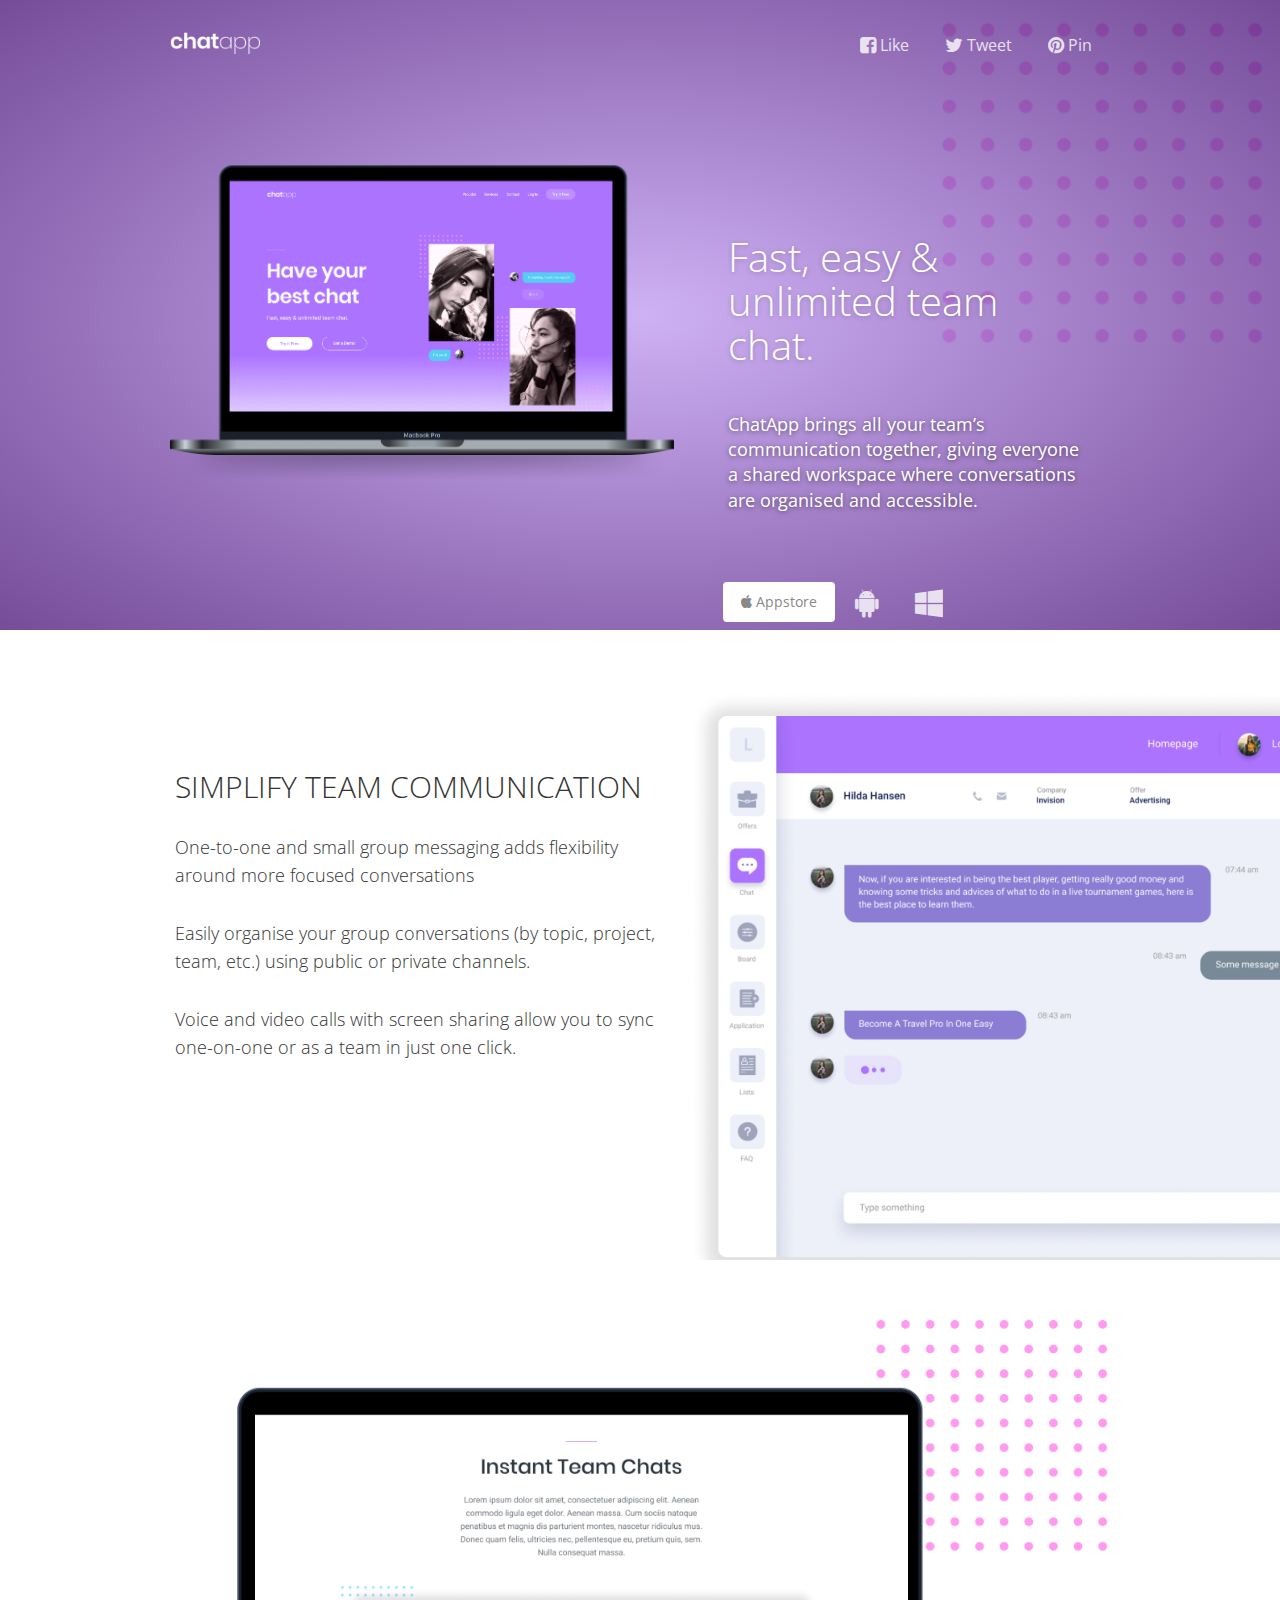
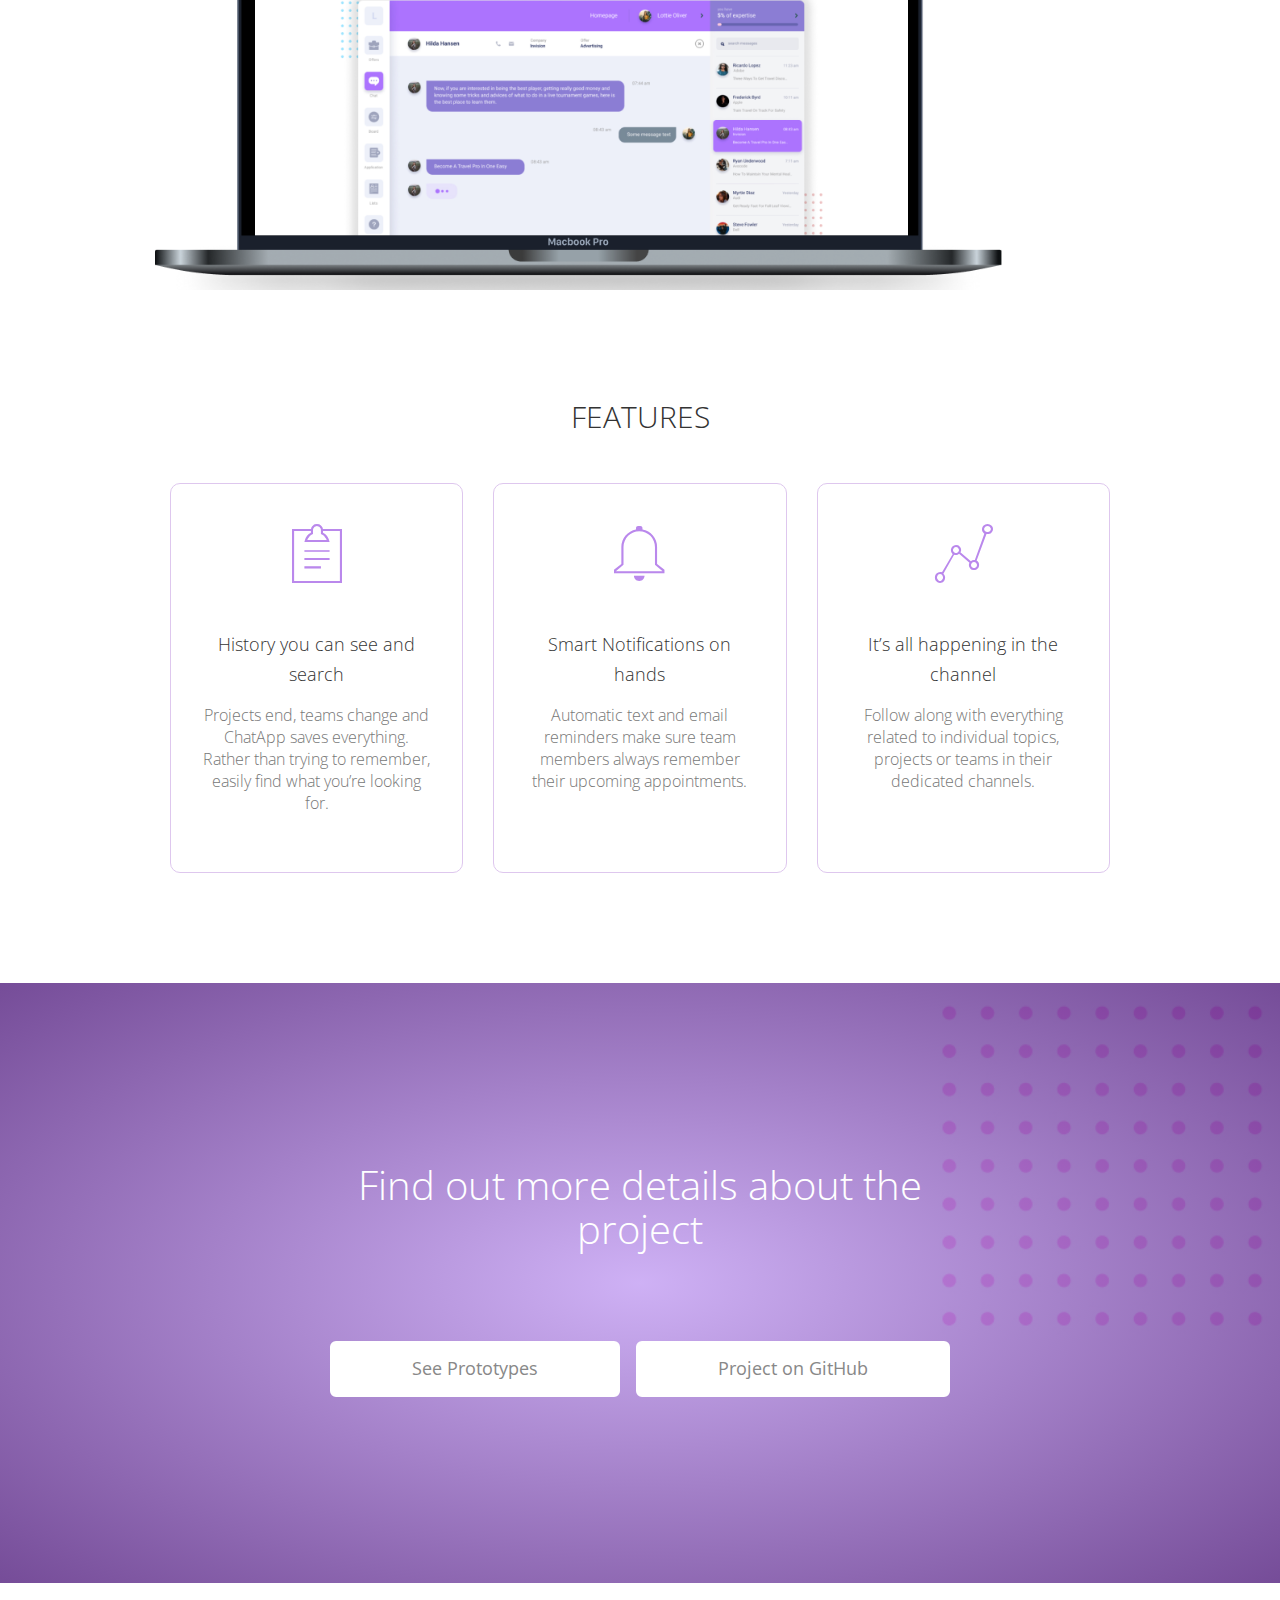
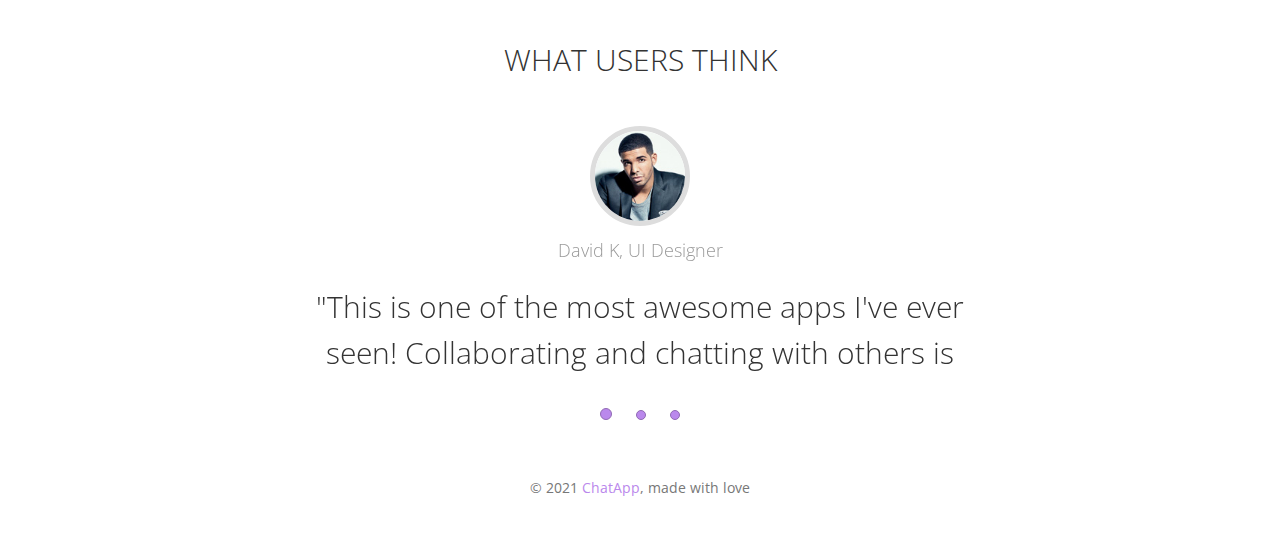
==== commit 0624cde9: "Update index.html" ====
--- a/index.html
+++ b/index.html
@@ -173,7 +173,7 @@
                     <div class="info">
                         <h1>Find out more details about the project</h1>
                         <a href="prototypes.html" class="btn btn-neutral btn-lg btn-fill">See Prototypes</a>
-                        <a href="prototypes.html" class="btn btn-neutral btn-lg btn-fill ml">Project on GitHub</a>
+                        <a href="https://github.com/Bixilisa/ChatApp" class="btn btn-neutral btn-lg btn-fill ml">Project on GitHub</a>
                     </div>
                 </div>
             </div>
@@ -231,7 +231,7 @@
                     
                    
                     <div class="copyright">
-                        &copy; 2021 <a href="#">Team Collaboration Platform</a>, made with love
+                        &copy; 2021 <a href="https://github.com/Bixilisa/ChatApp">ChatApp</a>, made with love
                     </div>
                 </div>
             </footer>
